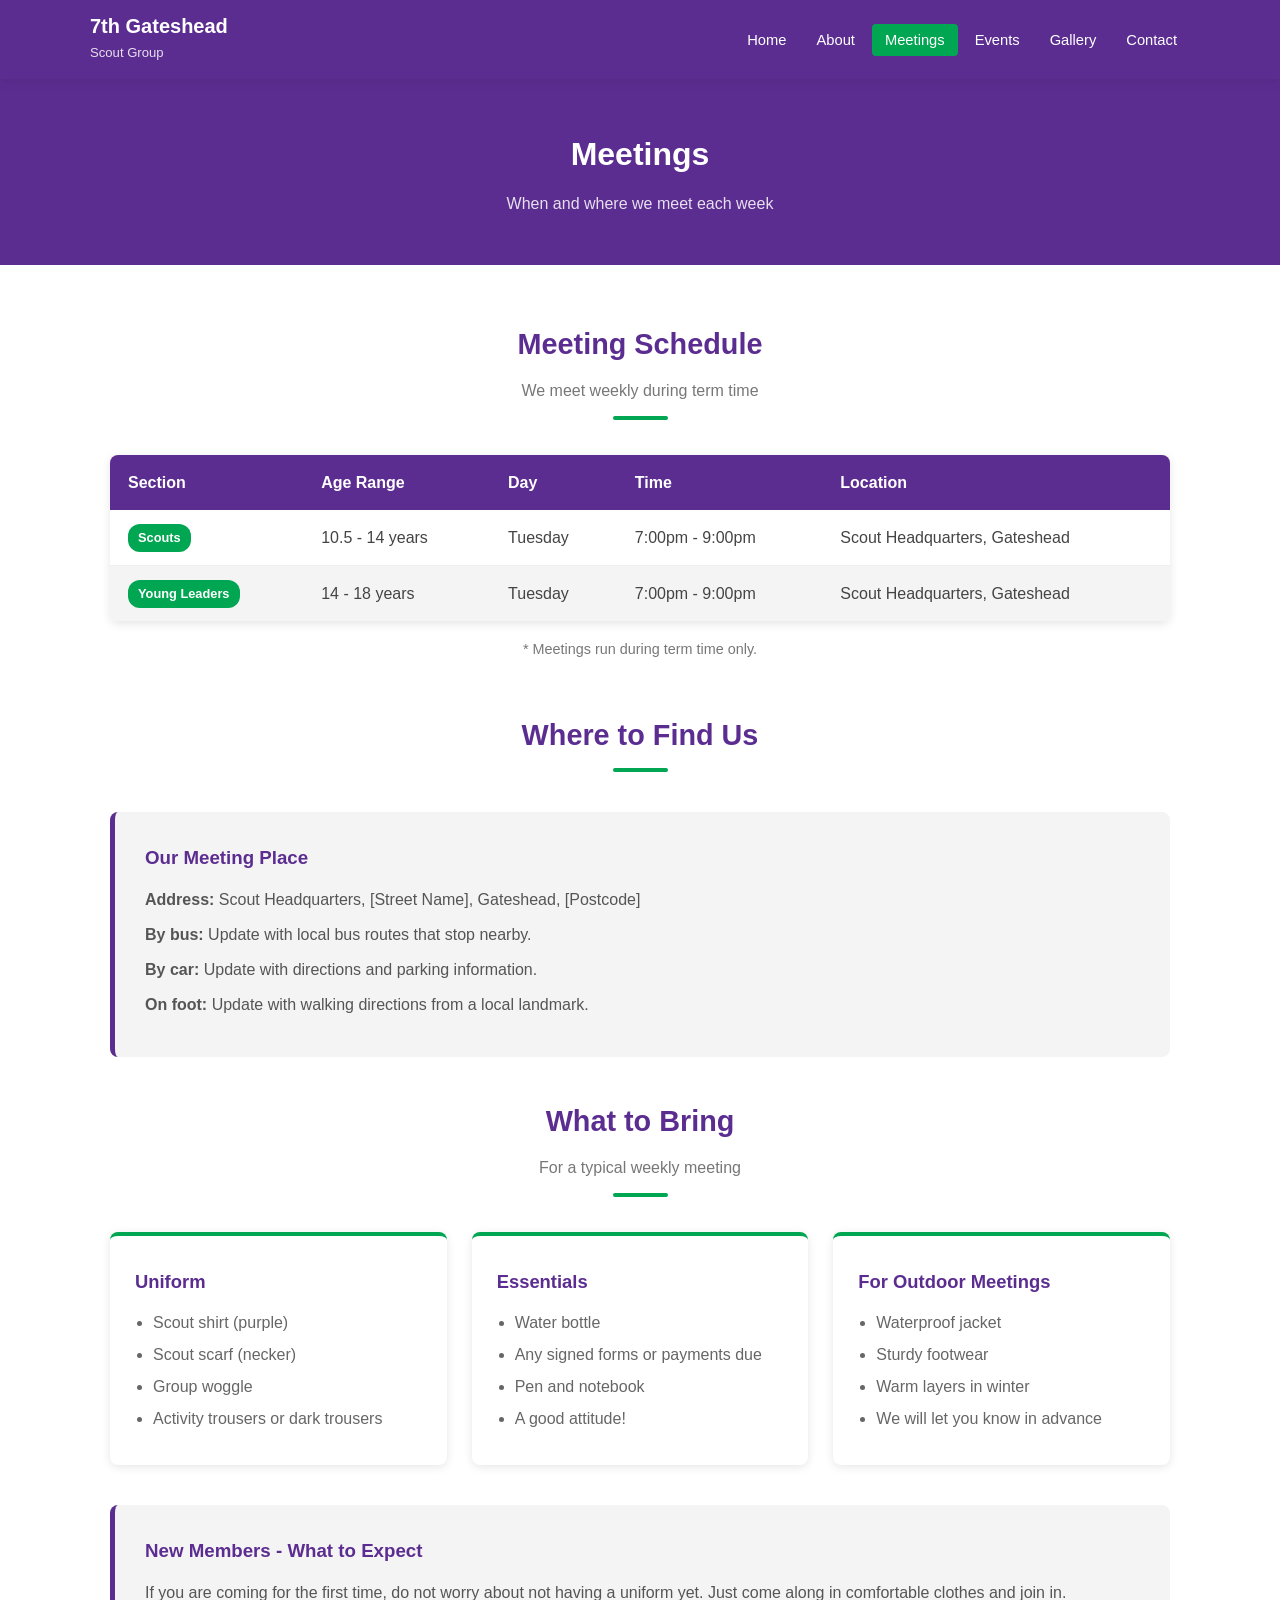
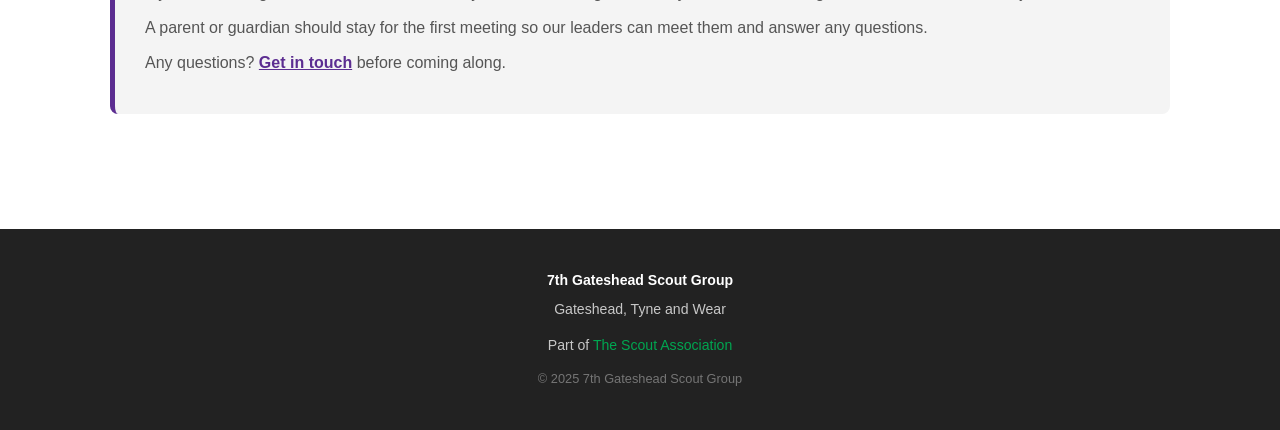
==== meetings.html @ 720790bb "Create meetings.html" ====
<!DOCTYPE html>
<html lang="en">
<head>
    <meta charset="UTF-8">
    <meta name="viewport" content="width=device-width, initial-scale=1.0">
    <title>Meetings - 7th Gateshead Scout Group</title>
    <link rel="stylesheet" href="style.css">
</head>
<body>
    <header>
        <div class="header-inner">
            <a href="index.html" class="logo">
                <img src="images/scout-logo.png" alt="Scout Logo" onerror="this.style.display='none'">
                <div class="logo-text">
                    <h1>7th Gateshead</h1>
                    <span>Scout Group</span>
                </div>
            </a>
            <nav>
                <ul>
                    <li><a href="index.html">Home</a></li>
                    <li><a href="about.html">About</a></li>
                    <li><a href="meetings.html" class="active">Meetings</a></li>
                    <li><a href="events.html">Events</a></li>
                    <li><a href="gallery.html">Gallery</a></li>
                    <li><a href="contact.html">Contact</a></li>
                </ul>
            </nav>
        </div>
    </header>
    <div class="page-header">
        <h2>Meetings</h2>
        <p>When and where we meet each week</p>
    </div>
    <main>
        <h2 class="section-title">Meeting Schedule</h2>
        <p class="section-subtitle">We meet weekly during term time</p>
        <div class="divider"></div>
        <table class="meetings-table">
            <thead>
                <tr>
                    <th>Section</th>
                    <th>Age Range</th>
                    <th>Day</th>
                    <th>Time</th>
                    <th>Location</th>
                </tr>
            </thead>
            <tbody>
                <tr>
                    <td><span class="badge">Scouts</span></td>
                    <td>10.5 - 14 years</td>
                    <td>Tuesday</td>
                    <td>7:00pm - 9:00pm</td>
                    <td>Scout Headquarters, Gateshead</td>
                </tr>
                <tr>
                    <td><span class="badge">Young Leaders</span></td>
                    <td>14 - 18 years</td>
                    <td>Tuesday</td>
                    <td>7:00pm - 9:00pm</td>
                    <td>Scout Headquarters, Gateshead</td>
                </tr>
            </tbody>
        </table>
        <p style="margin-top: 15px; color: #777; font-size: 0.9rem; text-align: center;">
            * Meetings run during term time only.
        </p>
        <div style="margin-top: 50px;">
            <h2 class="section-title">Where to Find Us</h2>
            <div class="divider"></div>
            <div class="info-section">
                <h3>Our Meeting Place</h3>
                <p><strong>Address:</strong> Scout Headquarters, [Street Name], Gateshead, [Postcode]</p>
                <p><strong>By bus:</strong> Update with local bus routes that stop nearby.</p>
                <p><strong>By car:</strong> Update with directions and parking information.</p>
                <p><strong>On foot:</strong> Update with walking directions from a local landmark.</p>
            </div>
        </div>
        <div style="margin-top: 40px;">
            <h2 class="section-title">What to Bring</h2>
            <p class="section-subtitle">For a typical weekly meeting</p>
            <div class="divider"></div>
            <div class="cards">
                <div class="card">
                    <h3>Uniform</h3>
                    <ul style="padding-left: 18px; color: #666; line-height: 2;">
                        <li>Scout shirt (purple)</li>
                        <li>Scout scarf (necker)</li>
                        <li>Group woggle</li>
                        <li>Activity trousers or dark trousers</li>
                    </ul>
                </div>
                <div class="card">
                    <h3>Essentials</h3>
                    <ul style="padding-left: 18px; color: #666; line-height: 2;">
                        <li>Water bottle</li>
                        <li>Any signed forms or payments due</li>
                        <li>Pen and notebook</li>
                        <li>A good attitude!</li>
                    </ul>
                </div>
                <div class="card">
                    <h3>For Outdoor Meetings</h3>
                    <ul style="padding-left: 18px; color: #666; line-height: 2;">
                        <li>Waterproof jacket</li>
                        <li>Sturdy footwear</li>
                        <li>Warm layers in winter</li>
                        <li>We will let you know in advance</li>
                    </ul>
                </div>
            </div>
        </div>
        <div class="info-section" style="margin-top: 40px;">
            <h3>New Members - What to Expect</h3>
            <p>If you are coming for the first time, do not worry about not having a uniform yet. Just come along in comfortable clothes and join in.</p>
            <p>A parent or guardian should stay for the first meeting so our leaders can meet them and answer any questions.</p>
            <p>Any questions? <a href="contact.html" style="color: var(--purple); font-weight: bold;">Get in touch</a> before coming along.</p>
        </div>
    </main>
    <footer>
        <p><strong style="color: white;">7th Gateshead Scout Group</strong></p>
        <p>Gateshead, Tyne and Wear</p>
        <p style="margin-top: 12px;">Part of <a href="https://www.scouts.org.uk" target="_blank">The Scout Association</a></p>
        <p style="margin-top: 10px; opacity: 0.5; font-size: 0.8rem;">&copy; 2025 7th Gateshead Scout Group</p>
    </footer>
</body>
</html>
---- style.css ----
:root {
    --purple: #5C2D91;
    --green:  #00A651;
    --white:  #FFFFFF;
    --light:  #f4f4f4;
    --dark:   #222222;
    --text:   #444444;
    --shadow: 0 2px 10px rgba(0,0,0,0.10);
}
* { margin: 0; padding: 0; box-sizing: border-box; }
body { font-family: Arial, sans-serif; color: var(--text); background: var(--white); line-height: 1.7; }
header { background: var(--purple); color: var(--white); padding: 0 20px; position: sticky; top: 0; z-index: 100; box-shadow: var(--shadow); }
.header-inner { max-width: 1100px; margin: 0 auto; display: flex; align-items: center; justify-content: space-between; padding: 14px 0; }
.logo { display: flex; align-items: center; gap: 12px; text-decoration: none; color: var(--white); }
.logo img { height: 48px; width: auto; }
.logo-text h1 { font-size: 1.25rem; line-height: 1.2; }
.logo-text span { font-size: 0.82rem; opacity: 0.85; }
nav ul { list-style: none; display: flex; gap: 4px; }
nav a { color: var(--white); text-decoration: none; padding: 8px 13px; border-radius: 4px; font-size: 0.92rem; transition: background 0.2s; }
nav a:hover, nav a.active { background: var(--green); }
.hero { background: linear-gradient(135deg, var(--purple) 0%, #3d1a6b 55%, #006b35 100%); color: var(--white); text-align: center; padding: 90px 20px; }
.hero h2 { font-size: 2.6rem; margin-bottom: 16px; }
.hero p { font-size: 1.15rem; max-width: 580px; margin: 0 auto 35px; opacity: 0.92; }
.btn { display: inline-block; background: var(--green); color: var(--white); padding: 12px 28px; border-radius: 5px; text-decoration: none; font-weight: bold; font-size: 1rem; border: 2px solid var(--green); cursor: pointer; transition: background 0.2s; }
.btn:hover { background: #007a3d; }
.btn-outline { background: transparent; border: 2px solid var(--white); margin-left: 10px; }
.btn-outline:hover { background: rgba(255,255,255,0.15); }
.page-header { background: var(--purple); color: var(--white); text-align: center; padding: 48px 20px; }
.page-header h2 { font-size: 2rem; margin-bottom: 8px; }
.page-header p { opacity: 0.85; }
main { max-width: 1100px; margin: 0 auto; padding: 55px 20px; }
.section-title { text-align: center; color: var(--purple); font-size: 1.8rem; margin-bottom: 8px; }
.section-subtitle { text-align: center; color: #777; margin-bottom: 12px; }
.divider { width: 55px; height: 4px; background: var(--green); margin: 0 auto 35px; border-radius: 2px; }
.cards { display: grid; grid-template-columns: repeat(auto-fit, minmax(270px, 1fr)); gap: 25px; }
.card { background: var(--white); border-radius: 8px; box-shadow: var(--shadow); padding: 30px 25px; border-top: 4px solid var(--green); }
.card h3 { color: var(--purple); font-size: 1.15rem; margin-bottom: 10px; }
.card p { color: #666; line-height: 1.7; }
.card a.card-link { display: inline-block; margin-top: 15px; color: var(--green); font-weight: bold; text-decoration: none; }
.values-grid { display: grid; grid-template-columns: repeat(auto-fit, minmax(190px, 1fr)); gap: 20px; margin-top: 10px; }
.value-item { text-align: center; padding: 28px 15px; background: var(--light); border-radius: 8px; border-bottom: 3px solid var(--purple); }
.value-item h4 { color: var(--purple); margin-bottom: 8px; }
.value-item p { font-size: 0.9rem; color: #666; }
.leaders-grid { display: grid; grid-template-columns: repeat(auto-fit, minmax(220px, 1fr)); gap: 20px; margin-top: 10px; }
.leader-card { text-align: center; padding: 30px 20px; background: var(--white); border-radius: 8px; box-shadow: var(--shadow); }
.leader-avatar { width: 80px; height: 80px; background: var(--purple); border-radius: 50%; margin: 0 auto 15px; display: flex; align-items: center; justify-content: center; color: var(--white); font-size: 1.8rem; font-weight: bold; }
.leader-card h4 { color: var(--purple); margin-bottom: 4px; }
.leader-card span { font-size: 0.88rem; color: var(--green); font-weight: bold; }
.leader-card p { font-size: 0.9rem; color: #777; margin-top: 8px; }
.meetings-table { width: 100%; border-collapse: collapse; margin-top: 10px; box-shadow: var(--shadow); border-radius: 8px; overflow: hidden; }
.meetings-table th { background: var(--purple); color: var(--white); padding: 14px 18px; text-align: left; }
.meetings-table td { padding: 13px 18px; border-bottom: 1px solid #eee; }
.meetings-table tr:nth-child(even) td { background: var(--light); }
.badge { display: inline-block; background: var(--green); color: var(--white); padding: 3px 10px; border-radius: 12px; font-size: 0.8rem; font-weight: bold; }
.info-section { background: var(--light); border-radius: 8px; padding: 30px; margin-top: 40px; border-left: 5px solid var(--purple); }
.info-section h3 { color: var(--purple); margin-bottom: 12px; }
.info-section p, .info-section li { color: #555; margin-bottom: 8px; }
.info-section ul { padding-left: 20px; }
.event-card { display: flex; gap: 22px; background: var(--white); border-radius: 8px; box-shadow: var(--shadow); padding: 22px; margin-bottom: 22px; border-left: 5px solid var(--green); align-items: flex-start; }
.event-date { background: var(--purple); color: var(--white); text-align: center; padding: 12px 16px; border-radius: 6px; min-width: 72px; flex-shrink: 0; }
.event-date .day { font-size: 2rem; font-weight: bold; line-height: 1; }
.event-date .month { font-size: 0.78rem; text-transform: uppercase; letter-spacing: 1px; margin-top: 2px; }
.event-info h3 { color: var(--purple); margin-bottom: 6px; }
.event-info p { color: #666; font-size: 0.95rem; }
.event-tag { display: inline-block; background: var(--light); color: var(--purple); padding: 2px 10px; border-radius: 12px; font-size: 0.78rem; font-weight: bold; margin-top: 8px; border: 1px solid #ddd; }
.gallery-grid { display: grid; grid-template-columns: repeat(auto-fill, minmax(220px, 1fr)); gap: 16px; margin-top: 10px; }
.gallery-item { aspect-ratio: 1; border-radius: 8px; overflow: hidden; background: var(--light); border: 2px dashed #ccc; display: flex; flex-direction: column; align-items: center; justify-content: center; color: #bbb; font-size: 0.88rem; text-align: center; padding: 20px; }
.gallery-item img { width: 100%; height: 100%; object-fit: cover; display: block; }
.gallery-note { background: var(--light); border-radius: 8px; padding: 20px 25px; margin-bottom: 30px; border-left: 4px solid var(--green); color: #555; }
.contact-grid { display: grid; grid-template-columns: 1fr 1fr; gap: 45px; margin-top: 10px; }
.form-group { margin-bottom: 20px; }
.form-group label { display: block; margin-bottom: 6px; color: var(--purple); font-weight: bold; font-size: 0.92rem; }
.form-group input, .form-group select, .form-group textarea { width: 100%; padding: 10px 14px; border: 2px solid #ddd; border-radius: 5px; font-size: 1rem; font-family: inherit; transition: border-color 0.2s; }
.form-group input:focus, .form-group select:focus, .form-group textarea:focus { outline: none; border-color: var(--purple); }
.form-group textarea { height: 130px; resize: vertical; }
.info-box { background: var(--light); border-radius: 8px; padding: 25px; margin-bottom: 20px; }
.info-box h3 { color: var(--purple); margin-bottom: 12px; border-bottom: 2px solid var(--green); padding-bottom: 8px; }
.info-box p { color: #555; margin-bottom: 8px; font-size: 0.95rem; }
footer { background: var(--dark); color: rgba(255,255,255,0.75); text-align: center; padding: 35px 20px; margin-top: 60px; }
footer p { margin: 5px 0; font-size: 0.88rem; }
footer a { color: var(--green); text-decoration: none; }
@media (max-width: 768px) {
    .header-inner { flex-direction: column; gap: 14px; text-align: center; padding: 15px 0; }
    nav ul { flex-wrap: wrap; justify-content: center; }
    .hero h2 { font-size: 1.8rem; }
    .contact-grid { grid-template-columns: 1fr; }
    .event-card { flex-direction: column; }
    .page-header h2 { font-size: 1.6rem; }
}
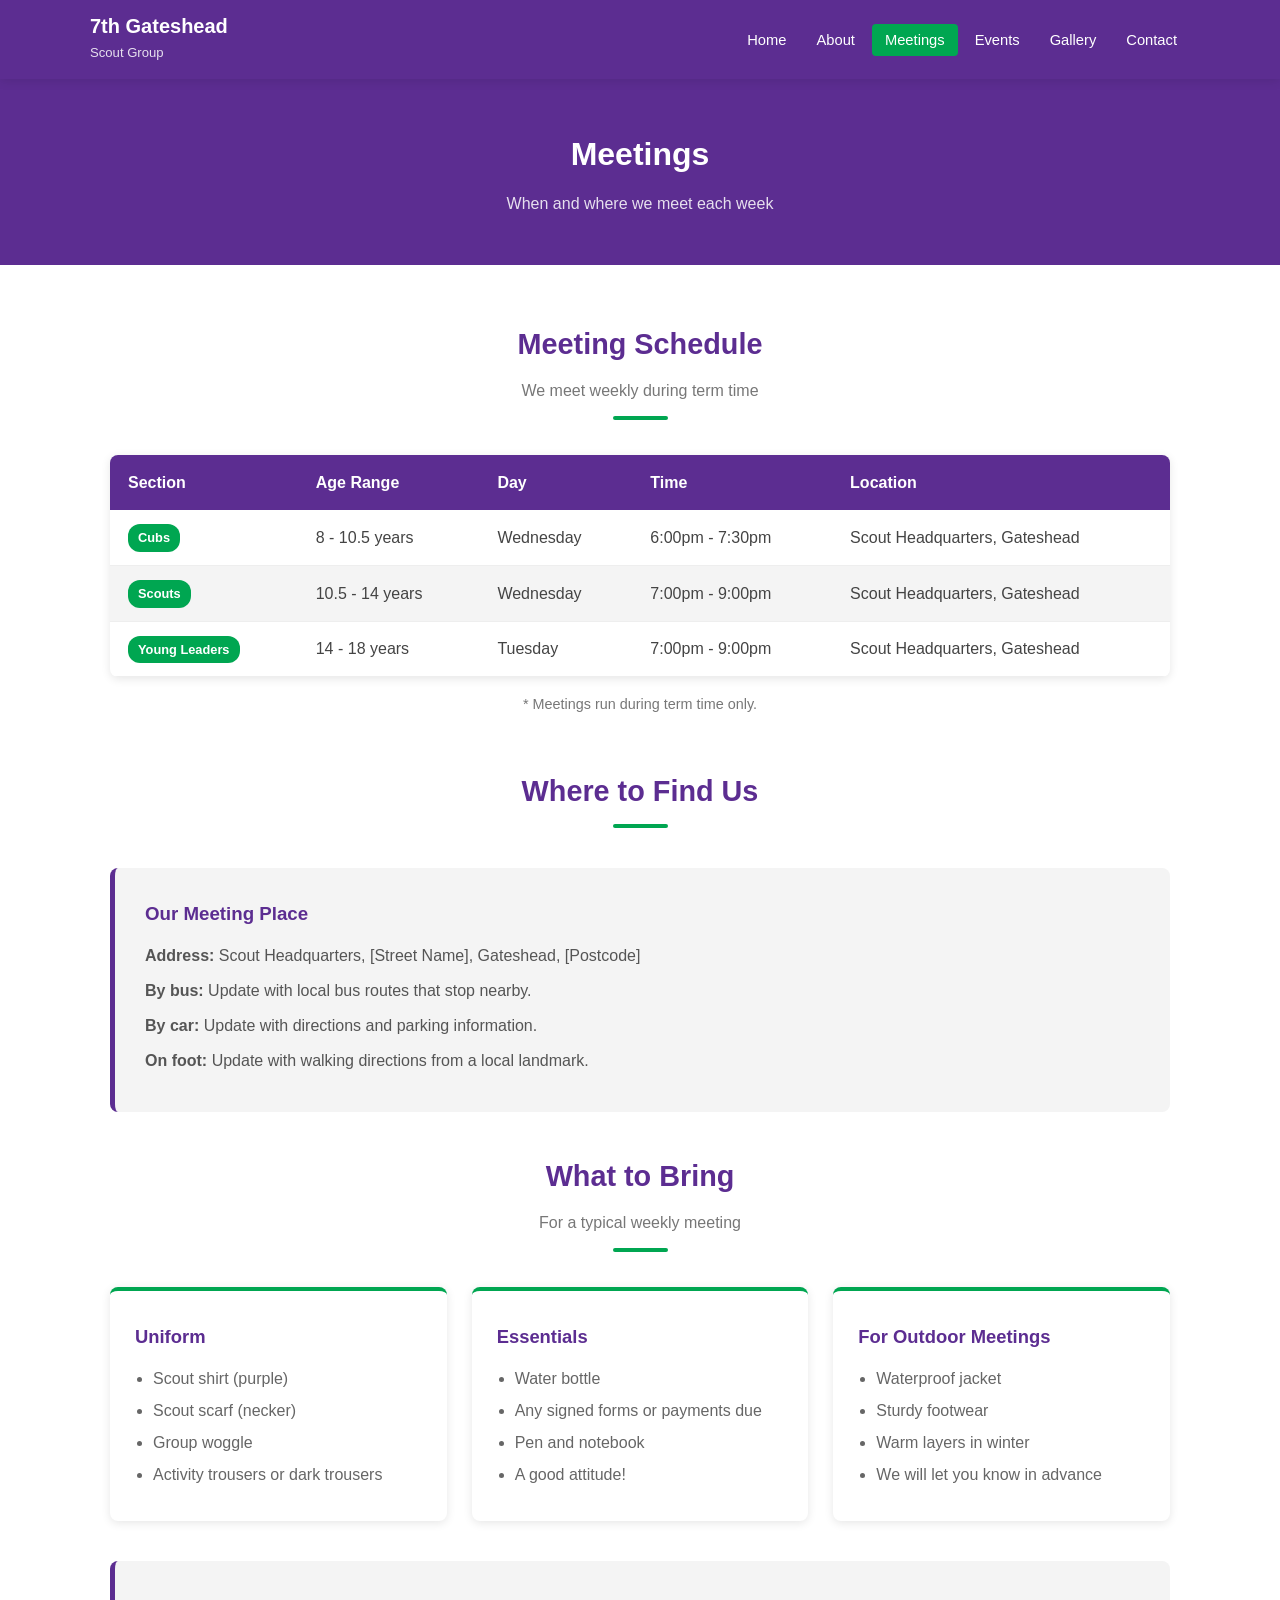
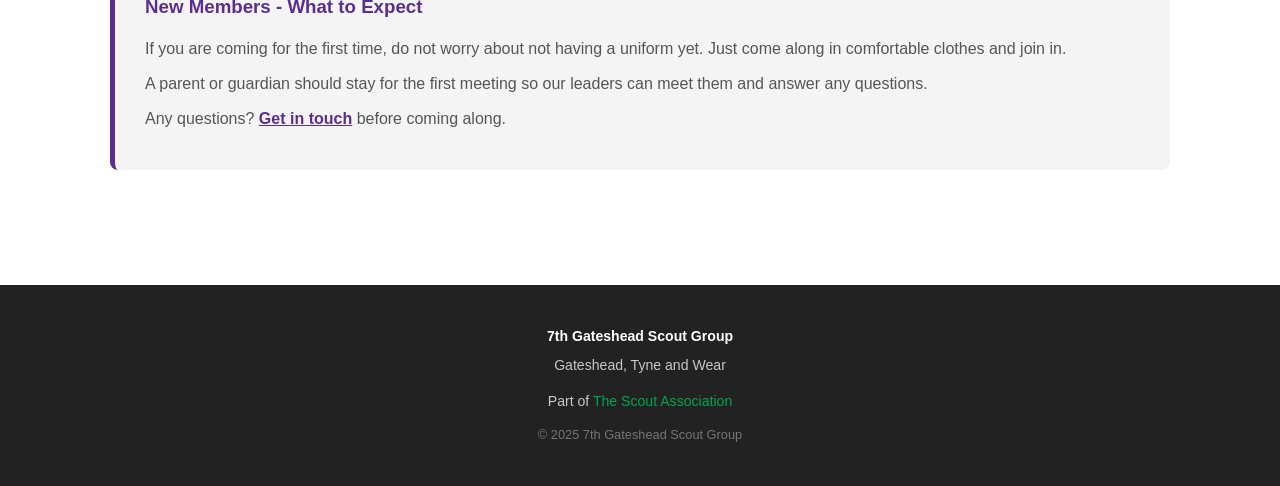
==== commit 3f4fa04d: "Update meeting days" ====
--- a/meetings.html
+++ b/meetings.html
@@ -48,9 +48,16 @@
             </thead>
             <tbody>
                 <tr>
+                    <td><span class="badge">Cubs</span></td>
+                    <td>8 - 10.5 years</td>
+                    <td>Wednesday</td>
+                    <td>6:00pm - 7:30pm</td>
+                    <td>Scout Headquarters, Gateshead</td>
+                </tr>
+                <tr>
                     <td><span class="badge">Scouts</span></td>
                     <td>10.5 - 14 years</td>
-                    <td>Tuesday</td>
+                    <td>Wednesday</td>
                     <td>7:00pm - 9:00pm</td>
                     <td>Scout Headquarters, Gateshead</td>
                 </tr>
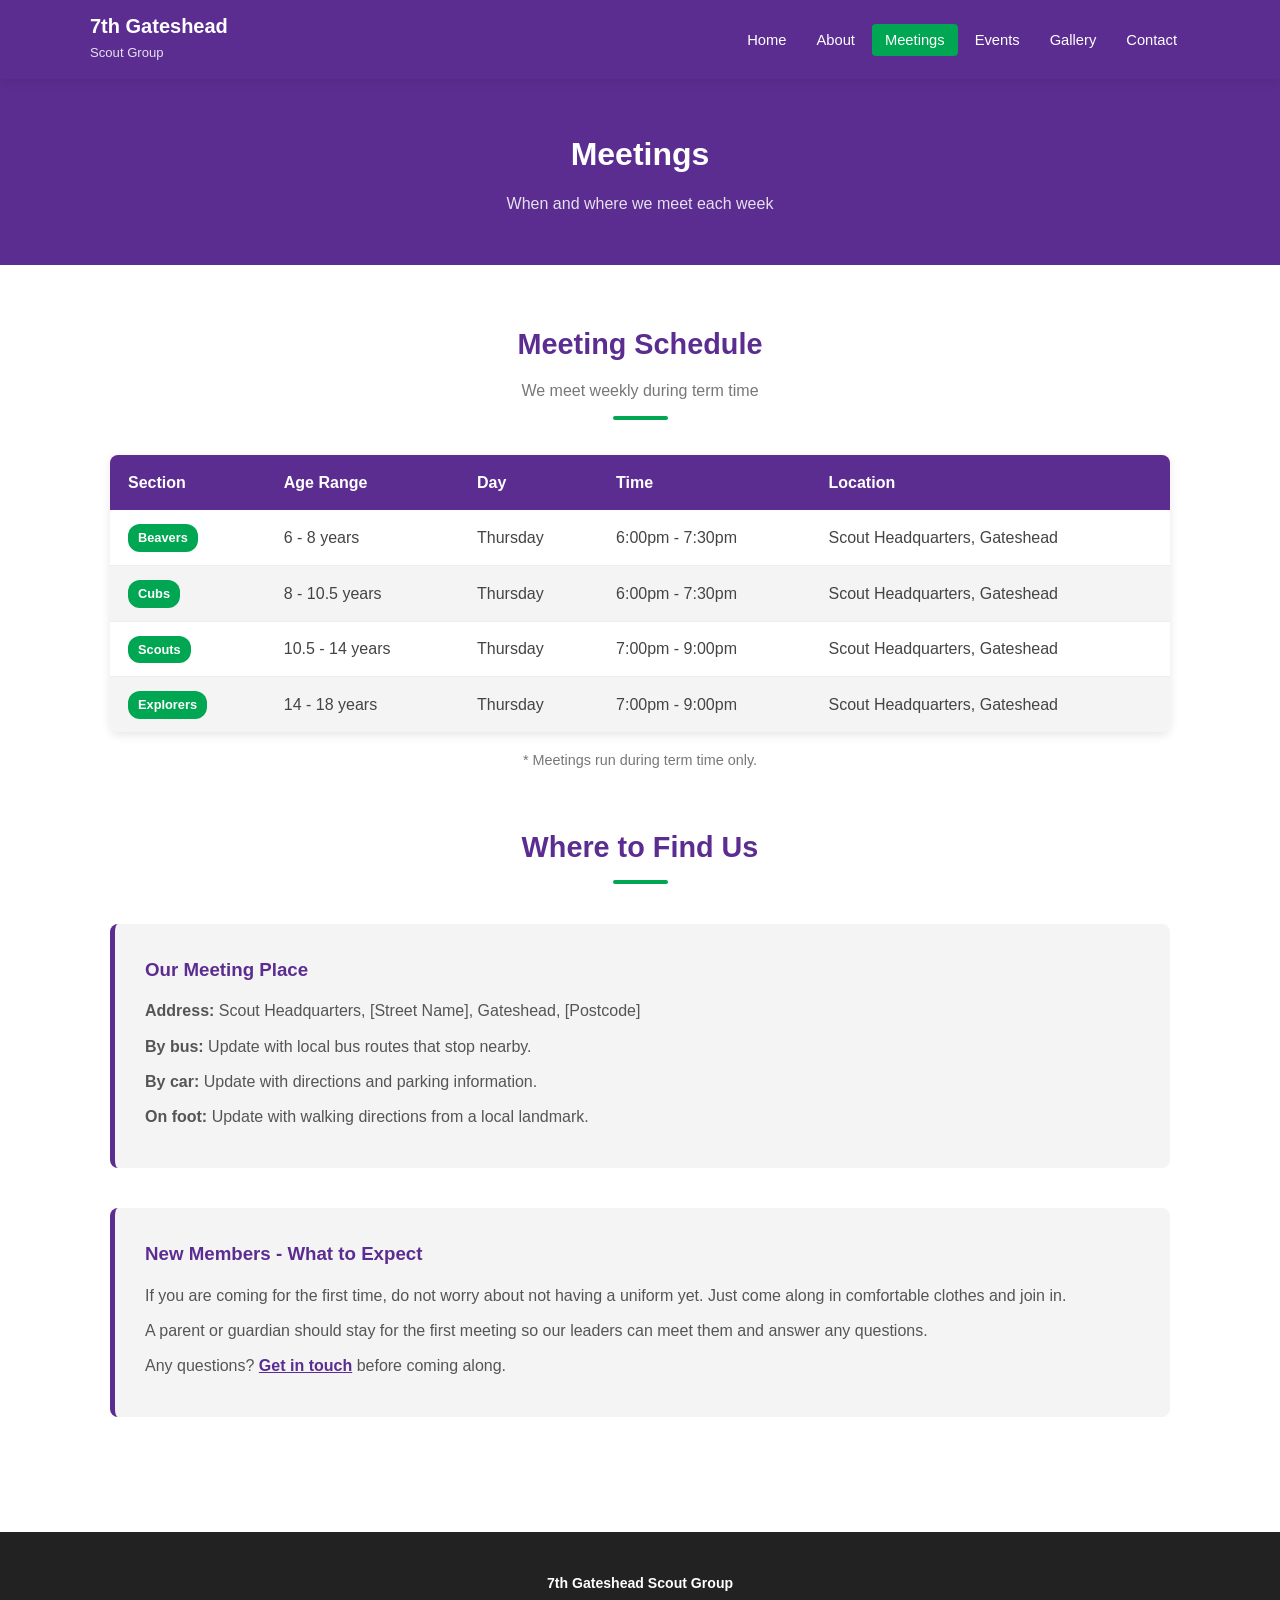
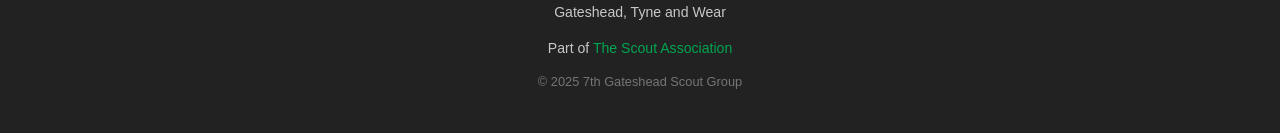
==== commit 8bcb2939: "Update meetings page: add Beavers, rename to Explorers, set all to Thursday, remove What to Bring Co" ====
--- a/meetings.html
+++ b/meetings.html
@@ -48,23 +48,30 @@
             </thead>
             <tbody>
                 <tr>
+                    <td><span class="badge">Beavers</span></td>
+                    <td>6 - 8 years</td>
+                    <td>Thursday</td>
+                    <td>6:00pm - 7:30pm</td>
+                    <td>Scout Headquarters, Gateshead</td>
+                </tr>
+                <tr>
                     <td><span class="badge">Cubs</span></td>
                     <td>8 - 10.5 years</td>
-                    <td>Wednesday</td>
+                    <td>Thursday</td>
                     <td>6:00pm - 7:30pm</td>
                     <td>Scout Headquarters, Gateshead</td>
                 </tr>
                 <tr>
                     <td><span class="badge">Scouts</span></td>
                     <td>10.5 - 14 years</td>
-                    <td>Wednesday</td>
+                    <td>Thursday</td>
                     <td>7:00pm - 9:00pm</td>
                     <td>Scout Headquarters, Gateshead</td>
                 </tr>
                 <tr>
-                    <td><span class="badge">Young Leaders</span></td>
+                    <td><span class="badge">Explorers</span></td>
                     <td>14 - 18 years</td>
-                    <td>Tuesday</td>
+                    <td>Thursday</td>
                     <td>7:00pm - 9:00pm</td>
                     <td>Scout Headquarters, Gateshead</td>
                 </tr>
@@ -84,41 +91,7 @@
                 <p><strong>On foot:</strong> Update with walking directions from a local landmark.</p>
             </div>
         </div>
-        <div style="margin-top: 40px;">
-            <h2 class="section-title">What to Bring</h2>
-            <p class="section-subtitle">For a typical weekly meeting</p>
-            <div class="divider"></div>
-            <div class="cards">
-                <div class="card">
-                    <h3>Uniform</h3>
-                    <ul style="padding-left: 18px; color: #666; line-height: 2;">
-                        <li>Scout shirt (purple)</li>
-                        <li>Scout scarf (necker)</li>
-                        <li>Group woggle</li>
-                        <li>Activity trousers or dark trousers</li>
-                    </ul>
-                </div>
-                <div class="card">
-                    <h3>Essentials</h3>
-                    <ul style="padding-left: 18px; color: #666; line-height: 2;">
-                        <li>Water bottle</li>
-                        <li>Any signed forms or payments due</li>
-                        <li>Pen and notebook</li>
-                        <li>A good attitude!</li>
-                    </ul>
-                </div>
-                <div class="card">
-                    <h3>For Outdoor Meetings</h3>
-                    <ul style="padding-left: 18px; color: #666; line-height: 2;">
-                        <li>Waterproof jacket</li>
-                        <li>Sturdy footwear</li>
-                        <li>Warm layers in winter</li>
-                        <li>We will let you know in advance</li>
-                    </ul>
-                </div>
-            </div>
-        </div>
-        <div class="info-section" style="margin-top: 40px;">
+<div class="info-section" style="margin-top: 40px;">
             <h3>New Members - What to Expect</h3>
             <p>If you are coming for the first time, do not worry about not having a uniform yet. Just come along in comfortable clothes and join in.</p>
             <p>A parent or guardian should stay for the first meeting so our leaders can meet them and answer any questions.</p>
